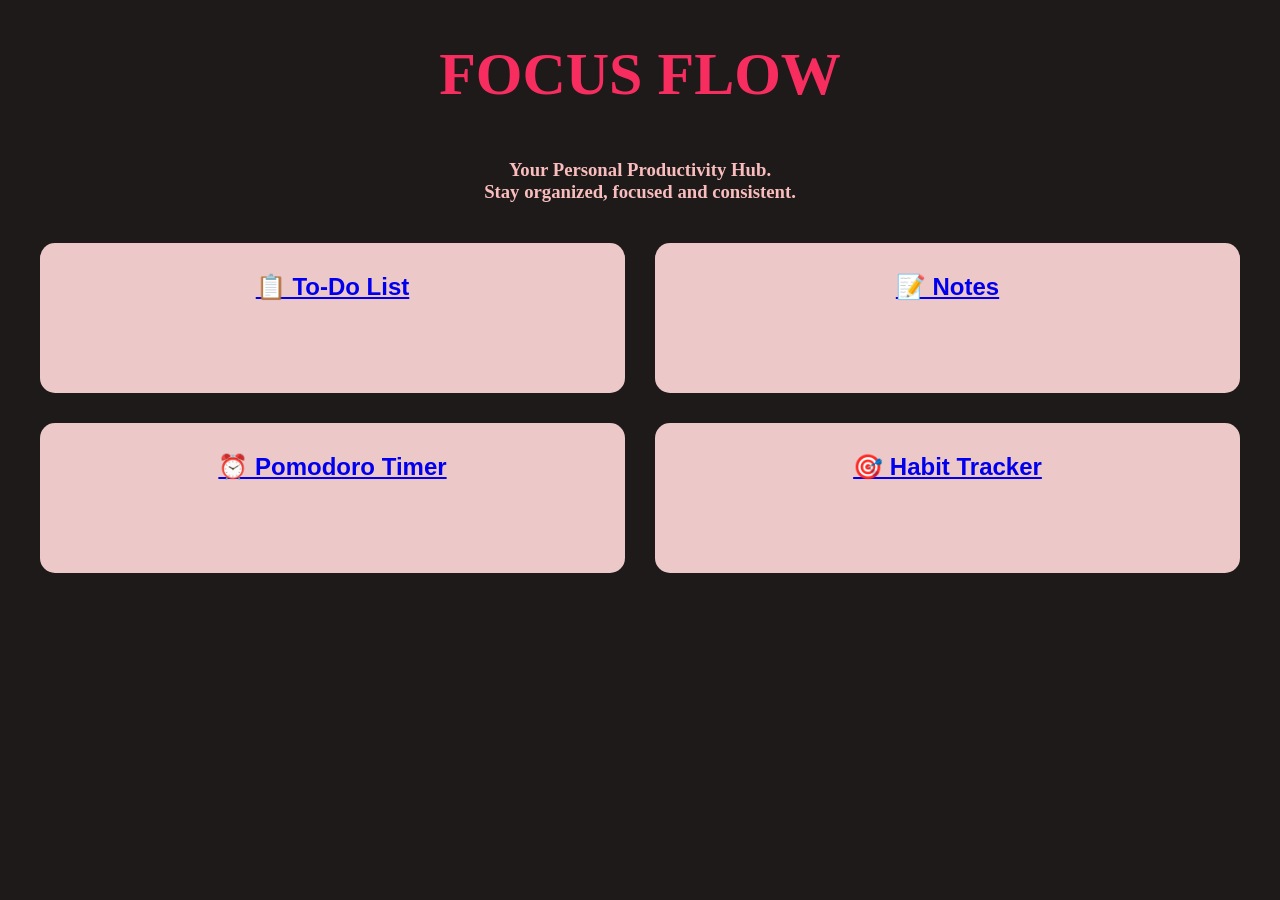
==== index.html @ a27a0661 "completed to do list module" ====
<!DOCTYPE html>
<html lang="en">
<head>
    <meta charset="UTF-8">
    <meta name="viewport" content="width=device-width, initial-scale=1.0">
    <title>FOCUS FLOW</title>
    <link rel="stylesheet" href="style.css">
</head>
<body>
    
    
    <h1> FOCUS FLOW</h1>
    <h3>Your Personal Productivity Hub.
    <br/>
    Stay organized, focused and consistent.
    </h3>
    
    <div class="card-container">

        <div class="card">
            <a href="todo.html">
                <h2>📋 To-Do List</h2>
            </a>
        </div>

        <div class="card">
            <a href="notes.html">
                <h2>📝 Notes</h2>
            </a>
        </div>

        <div class="card">
            <a href="pomodoro.html">
                <h2>⏰ Pomodoro Timer</h2>
            </a>
        </div>

        <div class="card">
            <a href="habits.html">
                <h2>🎯 Habit Tracker</h2>
            </a>
        </div>

    </div>
    <script src="script.js"></script>
</body>
</html>
---- style.css ----
*{ 
    margin:0;
    padding:0;
    box-sizing:border-box;
}
body {
    font-family: Arial,sans-serif;
    background-color: rgb(31, 26, 26);
    min-height:100vh;
    padding:40px;
}
h1 {
    text-align:center;
    font-family: Georgia, 'Times New Roman', Times, serif;
    color:rgb(247, 45, 96);
    font-size:60px;
    margin-bottom: 50px;

    
}
h3{
    text-align:center;
    font-family: Georgia, 'Times New Roman', Times, serif;
    color:rgb(249, 189, 189);
    margin-bottom: 40px;
}


.card-container {
   display:grid;
    grid-template-columns: 1fr 1fr;
    gap: 30px;
    margin:auto;
   
}
.card {
    background-color: rgb(237, 200, 200);
    color:rgb(72, 3, 3);
    border-radius: 15px;
    padding-top: 30px;
    padding-bottom: 30px;
    height:150px;
    text-align: center;
}
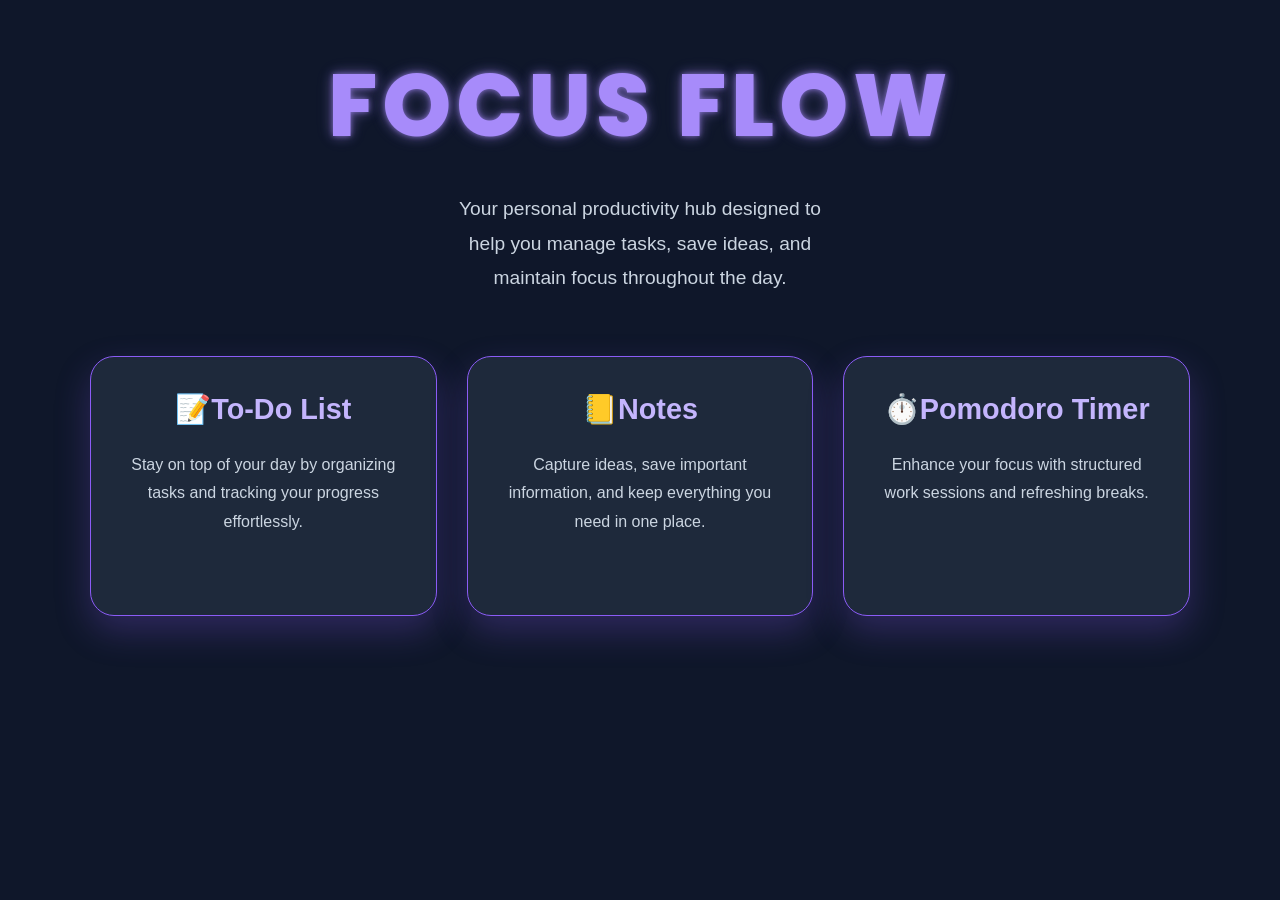
==== commit 4917a8b1: "completed css of index,todo and notes" ====
--- a/index.html
+++ b/index.html
@@ -3,6 +3,9 @@
 <head>
     <meta charset="UTF-8">
     <meta name="viewport" content="width=device-width, initial-scale=1.0">
+    <link rel="preconnect" href="https://fonts.googleapis.com">
+<link rel="preconnect" href="https://fonts.gstatic.com" crossorigin>
+<link href="https://fonts.googleapis.com/css2?family=Poppins:wght@600;700;800&display=swap" rel="stylesheet">
     <title>FOCUS FLOW</title>
     <link rel="stylesheet" href="style.css">
 </head>
@@ -10,36 +13,36 @@
     
     
     <h1> FOCUS FLOW</h1>
-    <h3>Your Personal Productivity Hub.
-    <br/>
-    Stay organized, focused and consistent.
+    <h3>Your personal productivity hub designed to<br>
+    help you manage tasks, save ideas, and<br>
+    maintain focus throughout the day.
     </h3>
     
     <div class="card-container">
 
+        <a href="todo.html" class="card-link">
         <div class="card">
-            <a href="todo.html">
-                <h2>📋 To-Do List</h2>
-            </a>
+        <h2>📝To-Do List</h2>
+        <p>Stay on top of your day by organizing tasks and tracking your progress effortlessly.</p>
         </div>
+        </a>
 
+        
+        <a href="notes.html" class="card-link">
         <div class="card">
-            <a href="notes.html">
-                <h2>📝 Notes</h2>
-            </a>
+        <h2>📒Notes</h2>
+        <p>Capture ideas, save important information, and keep everything you need in one place.</p>
         </div>
+        </a>
 
+        
+        <a href="pomodoro.html" class="card-link">
         <div class="card">
-            <a href="pomodoro.html">
-                <h2>⏰ Pomodoro Timer</h2>
-            </a>
+        <h2>⏱️Pomodoro Timer</h2>
+        <p>Enhance your focus with structured work sessions and refreshing breaks.</p>
         </div>
-
-        <div class="card">
-            <a href="habits.html">
-                <h2>🎯 Habit Tracker</h2>
-            </a>
-        </div>
+        </a>
+    
 
     </div>
     <script src="script.js"></script>
--- a/style.css
+++ b/style.css
@@ -1,44 +1,97 @@
-*{ 
-    margin:0;
-    padding:0;
-    box-sizing:border-box;
-}
-body {
-    font-family: Arial,sans-serif;
-    background-color: rgb(31, 26, 26);
-    min-height:100vh;
-    padding:40px;
-}
-h1 {
-    text-align:center;
-    font-family: Georgia, 'Times New Roman', Times, serif;
-    color:rgb(247, 45, 96);
-    font-size:60px;
-    margin-bottom: 50px;
-
-    
-}
-h3{
-    text-align:center;
-    font-family: Georgia, 'Times New Roman', Times, serif;
-    color:rgb(249, 189, 189);
-    margin-bottom: 40px;
+* {
+    margin: 0;
+    padding: 0;
+    box-sizing: border-box;
 }
 
+body {
+    font-family: 'Segoe UI', sans-serif;
+    background-color: #0f172a;
+    color: #f8fafc;
+    min-height: 100vh;
+    padding: 40px 40px;
+}
+
+h1 {
+    text-align: center;
+    font-family: 'Poppins', sans-serif;
+    font-size: 5.5rem;
+    font-weight: 800;
+    letter-spacing: 5px;
+    color: #a78bfa;
+
+    text-shadow:
+        0 0 5px rgba(167, 139, 250, 0.6),
+        0 0 12px rgba(167, 139, 250, 0.4),
+        0 0 17px rgba(167, 139, 250, 0.2);
+
+    margin-bottom: 20px;
+}
+
+h3 {
+    text-align: center;
+    font-size: 1.2rem;
+    font-weight: 400;
+    line-height: 1.8;
+    color: #cbd5e1;
+    margin-bottom: 60px;
+}
 
 .card-container {
-   display:grid;
-    grid-template-columns: 1fr 1fr;
+    display: grid;
+    grid-template-columns: repeat(auto-fit, minmax(280px, 1fr));
     gap: 30px;
-    margin:auto;
-   
+    max-width: 1100px;
+    margin: auto;
 }
+
+.card-link {
+    text-decoration: none;
+    color: inherit;
+}
+
 .card {
-    background-color: rgb(237, 200, 200);
-    color:rgb(72, 3, 3);
-    border-radius: 15px;
-    padding-top: 30px;
-    padding-bottom: 30px;
-    height:150px;
+    background-color: #1e293b;
+    border-radius: 24px;
+    padding: 35px 30px;
+    min-height: 260px;
+
+    display: flex;
+    flex-direction: column;
+    justify-content: flex-start;
+    align-items: center;
+
     text-align: center;
+    cursor: pointer;
+
+    border: 1px solid #334155;
+    border-color: #8b5cf6;
+
+    box-shadow: 0 15px 35px rgba(139, 92, 246, 0.25);
+
+    transition: all 0.3s ease;
 }
+
+.card:hover {
+    transform: translateY(-8px);
+
+    border-color: #cfbff5;
+
+    box-shadow: 0 15px 35px rgba(175, 148, 238, 0.25);
+}
+
+.card h2 {
+    font-size: 1.8rem;
+    margin-bottom: 25px;
+    color: #c4b5fd;
+}
+
+.card p {
+    color: #cbd5e1;
+    line-height: 1.8;
+    font-size: 1rem;
+}
+.icon {
+    font-size: 1.5rem;
+    vertical-align: middle;
+}
